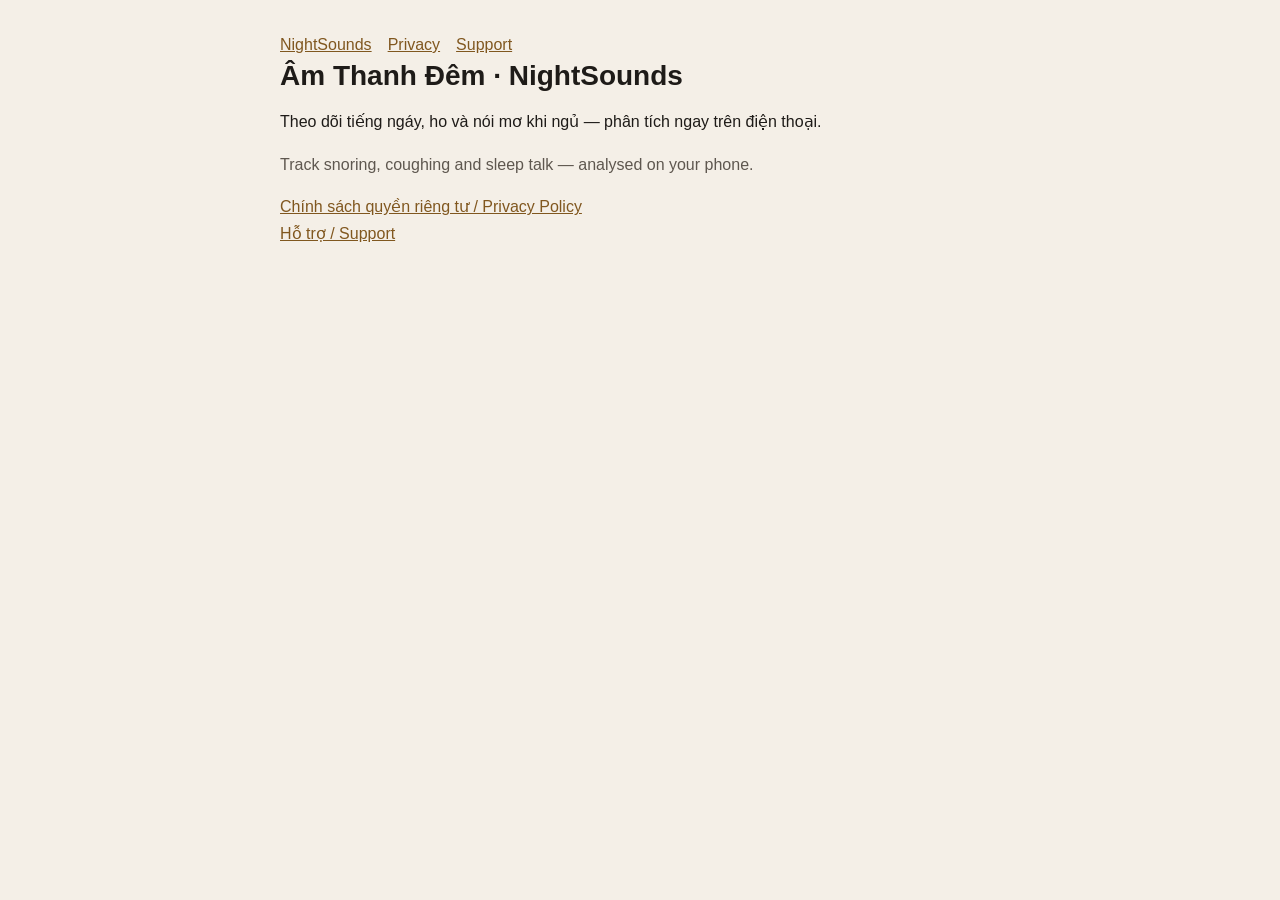
==== index.html @ be2e3934 "docs: add NightSounds privacy policy and support pages Co-Authored-By: Claude Opus 5.5 <noreply@anth" ====
<!doctype html><html lang="vi"><head><meta charset="utf-8"><meta name="viewport" content="width=device-width,initial-scale=1"><title>NightSounds</title><style>
:root{--bg:#F4EFE7;--fg:#1E1B18;--muted:#5E574F;--accent:#80571F;--card:#fff}
@media (prefers-color-scheme:dark){:root{--bg:#15171C;--fg:#F1ECE4;--muted:#B9B1A6;--accent:#E2B46A;--card:#1F2228}}
body{margin:0;background:var(--bg);color:var(--fg);font:16px/1.65 -apple-system,BlinkMacSystemFont,"Segoe UI",Roboto,sans-serif}
main{max-width:720px;margin:0 auto;padding:32px 16px 64px}
h1{font-size:28px;line-height:1.25;margin:0 0 4px}h2{font-size:20px;margin:32px 0 8px}
.muted{color:var(--muted)}a{color:var(--accent)}
.card{background:var(--card);border-radius:16px;padding:16px 20px;margin:16px 0}
nav a{margin-right:16px}hr{border:0;border-top:1px solid rgba(128,128,128,.3);margin:40px 0}
</style></head><body><main>
<nav><a href="./">NightSounds</a><a href="privacy.html">Privacy</a><a href="support.html">Support</a></nav>

<h1>Âm Thanh Đêm · NightSounds</h1>
<p>Theo dõi tiếng ngáy, ho và nói mơ khi ngủ — phân tích ngay trên điện thoại.</p>
<p lang="en" class="muted">Track snoring, coughing and sleep talk — analysed on your phone.</p>
<p><a href="privacy.html">Chính sách quyền riêng tư / Privacy Policy</a><br><a href="support.html">Hỗ trợ / Support</a></p>

</main></body></html>
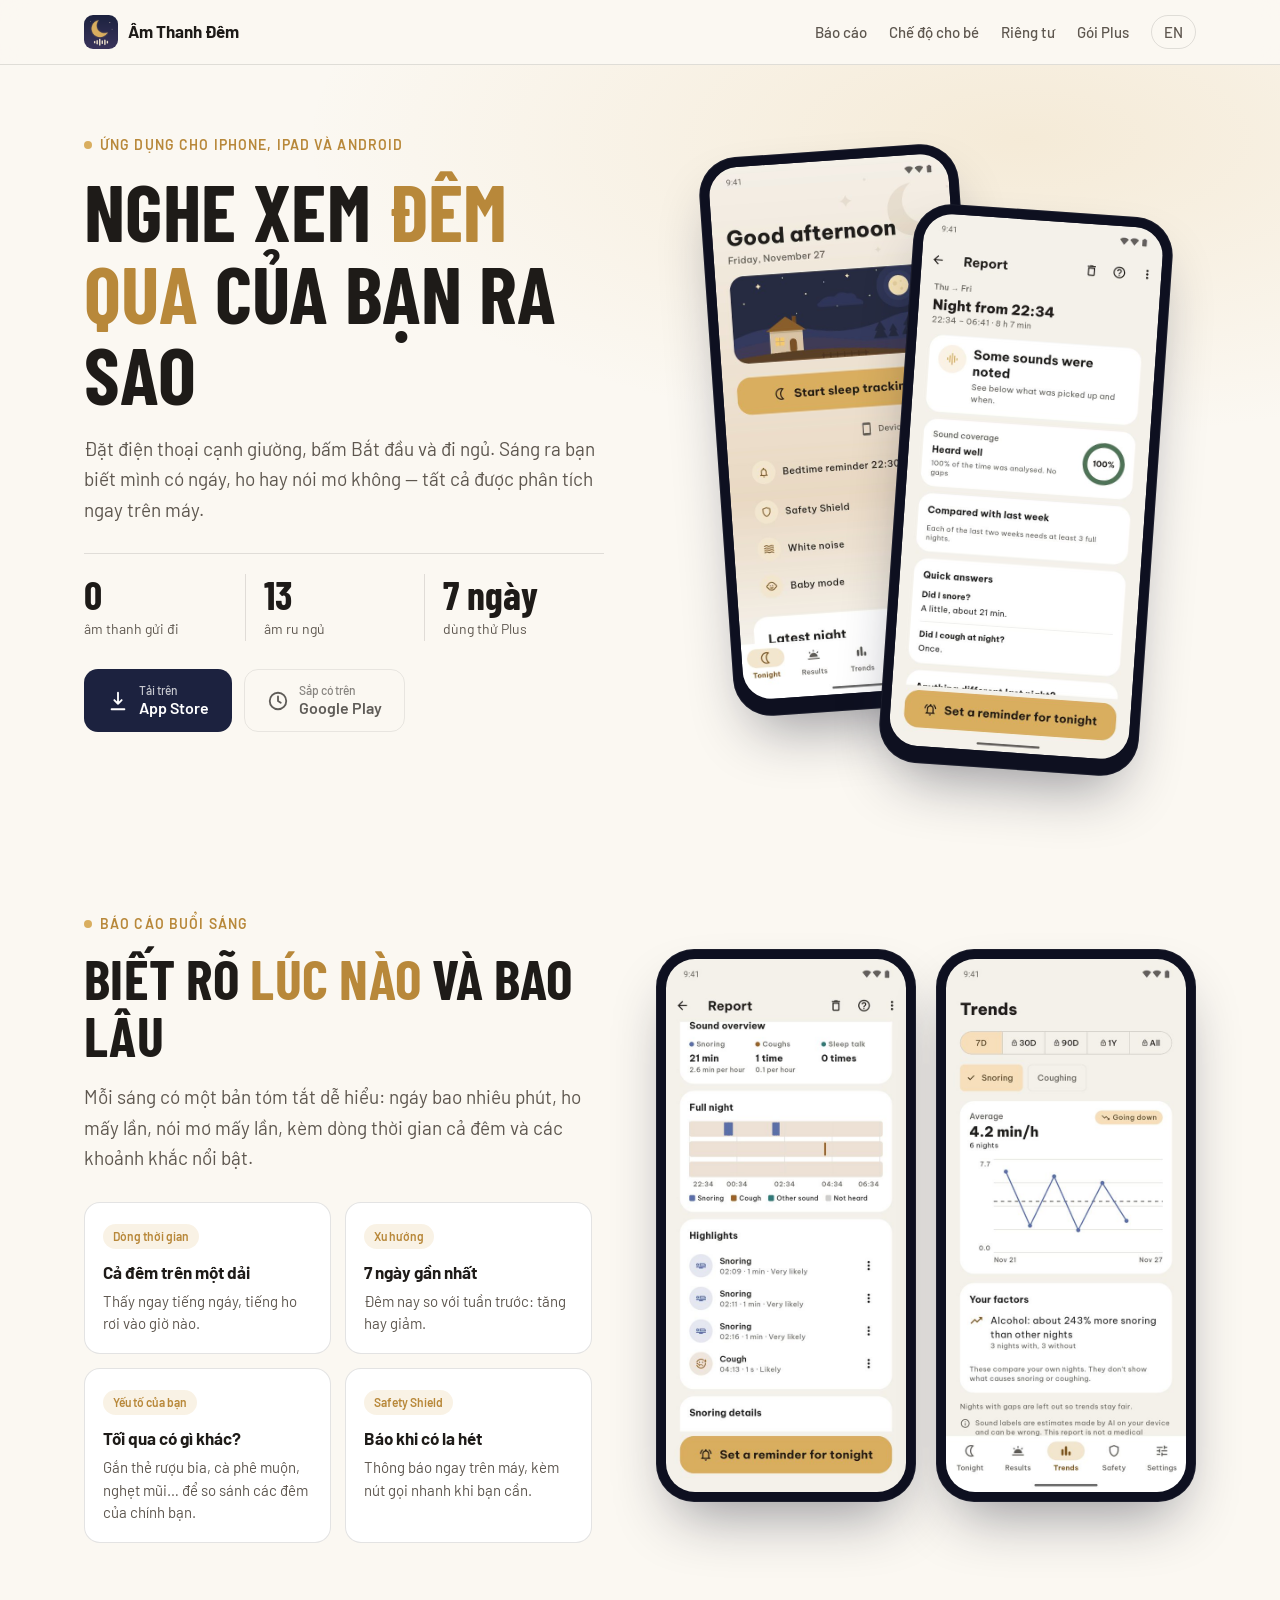
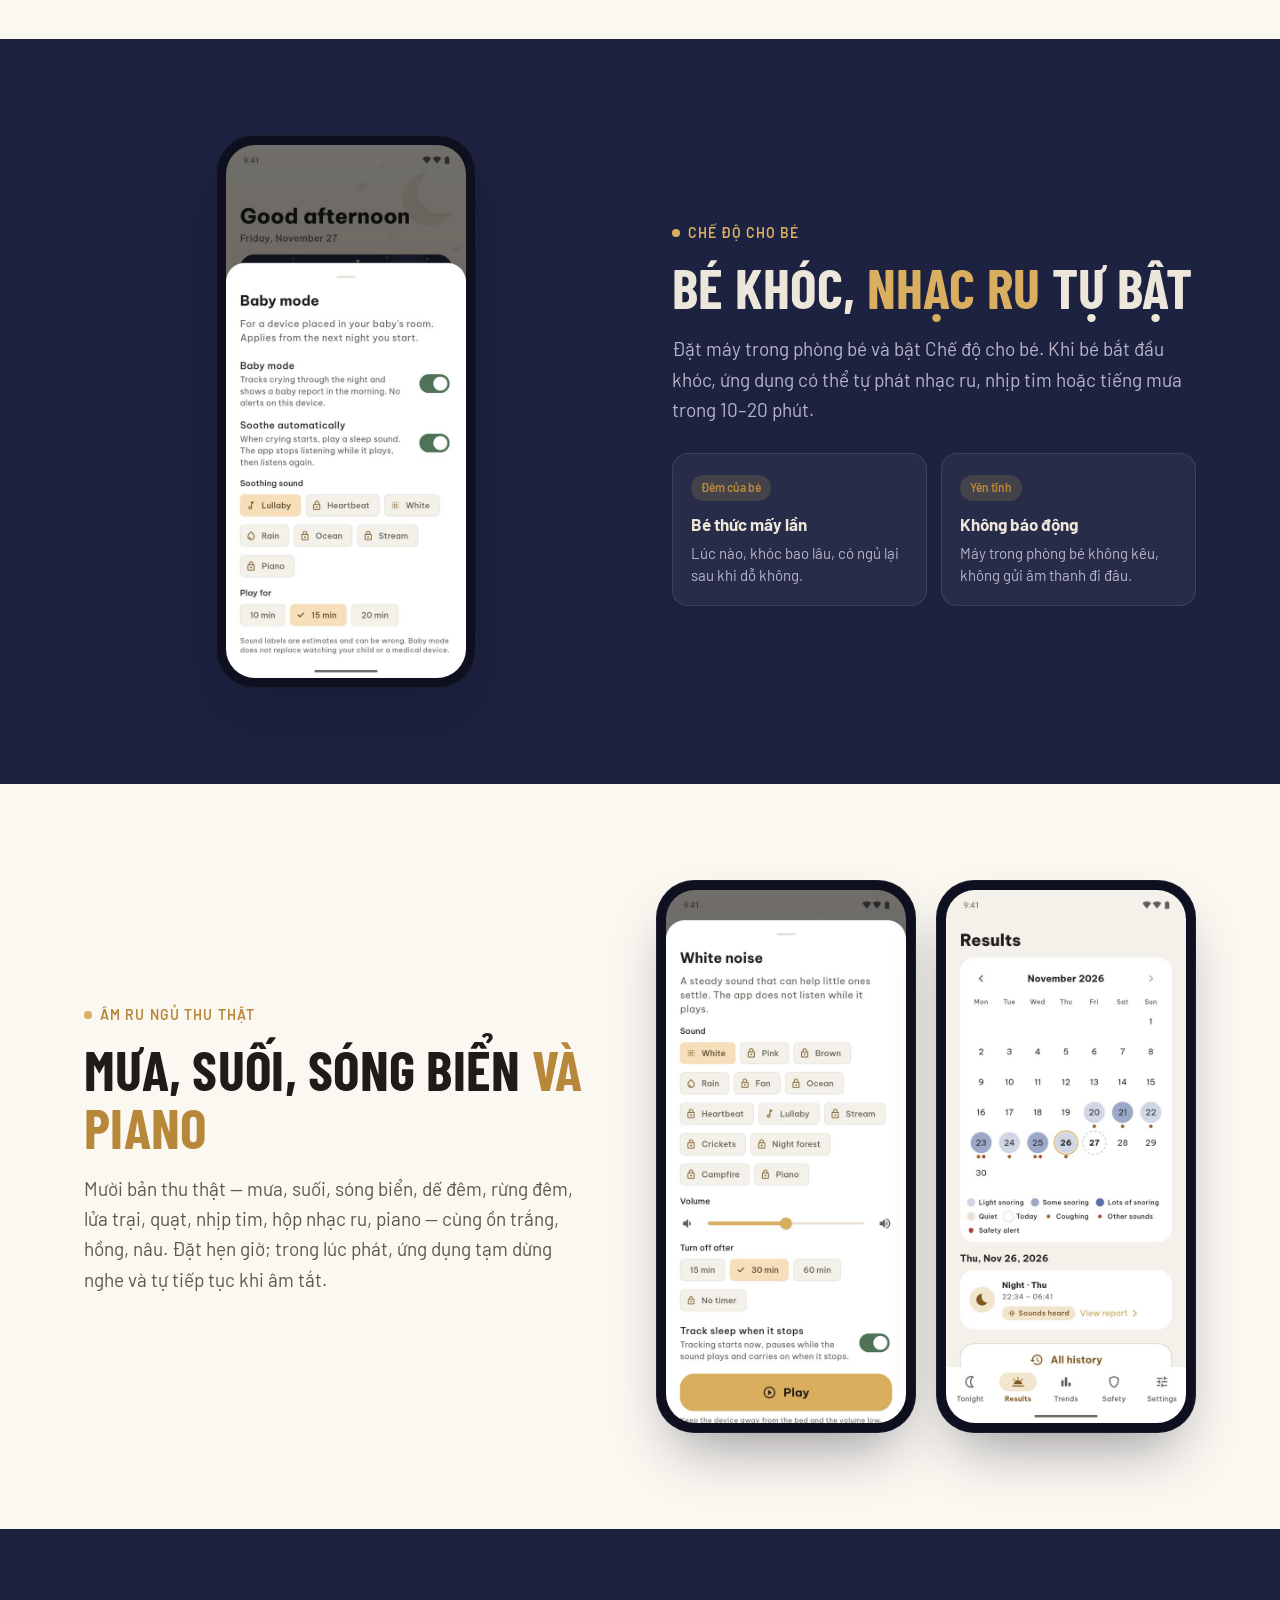
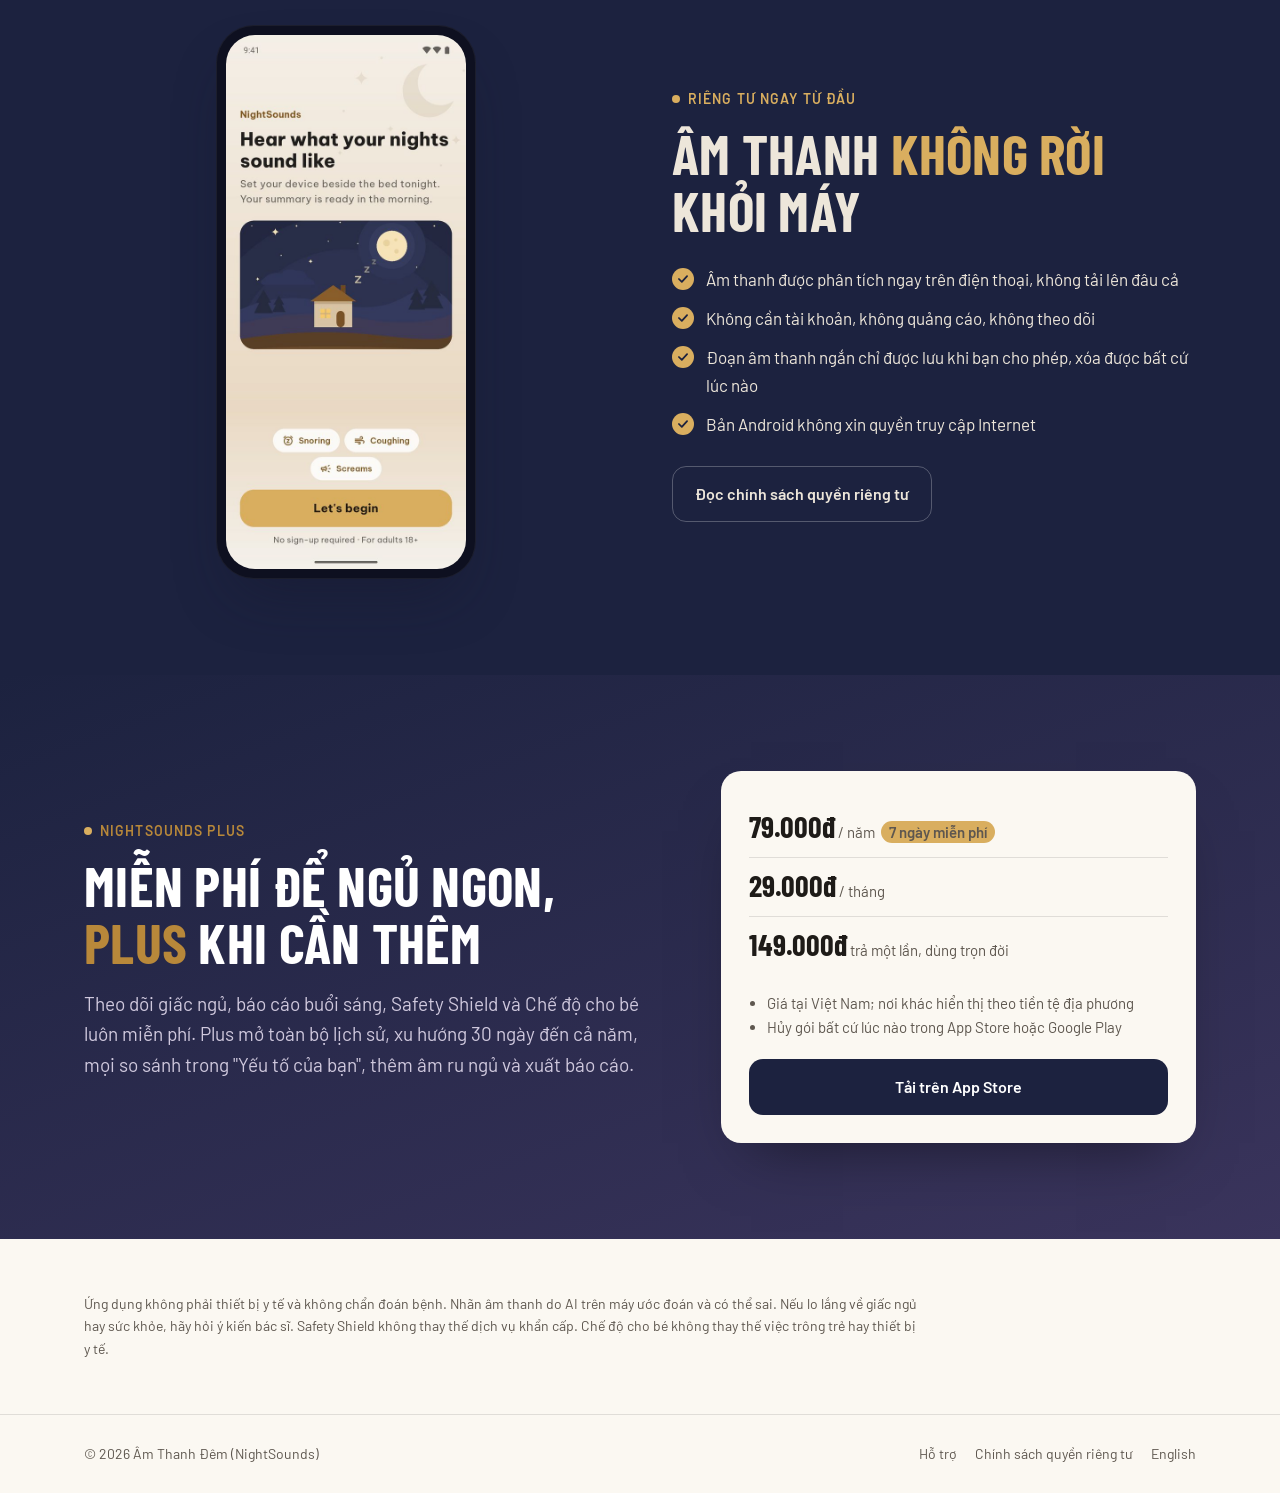
==== commit 32a8e386: "Redesign the site as a product landing page (vi + en) Add a landing page in the style of a product s" ====
--- a/index.html
+++ b/index.html
@@ -1,18 +1,145 @@
-<!doctype html><html lang="vi"><head><meta charset="utf-8"><meta name="viewport" content="width=device-width,initial-scale=1"><title>NightSounds</title><style>
-:root{--bg:#F4EFE7;--fg:#1E1B18;--muted:#5E574F;--accent:#80571F;--card:#fff}
-@media (prefers-color-scheme:dark){:root{--bg:#15171C;--fg:#F1ECE4;--muted:#B9B1A6;--accent:#E2B46A;--card:#1F2228}}
-body{margin:0;background:var(--bg);color:var(--fg);font:16px/1.65 -apple-system,BlinkMacSystemFont,"Segoe UI",Roboto,sans-serif}
-main{max-width:720px;margin:0 auto;padding:32px 16px 64px}
-h1{font-size:28px;line-height:1.25;margin:0 0 4px}h2{font-size:20px;margin:32px 0 8px}
-.muted{color:var(--muted)}a{color:var(--accent)}
-.card{background:var(--card);border-radius:16px;padding:16px 20px;margin:16px 0}
-nav a{margin-right:16px}hr{border:0;border-top:1px solid rgba(128,128,128,.3);margin:40px 0}
-</style></head><body><main>
-<nav><a href="./">NightSounds</a><a href="privacy.html">Privacy</a><a href="support.html">Support</a></nav>
+<!doctype html>
+<html lang="vi">
+<head>
+<meta charset="utf-8">
+<meta name="viewport" content="width=device-width,initial-scale=1">
+<title>Âm Thanh Đêm – theo dõi ngáy, ho và nói mơ khi ngủ</title>
+<meta name="description" content="Biết đêm qua bạn có ngáy, ho hay nói mơ không. Âm thanh được phân tích ngay trên điện thoại, không gửi đi đâu. Có Chế độ cho bé và âm ru ngủ thu thật.">
+<link rel="icon" href="img/icon.png">
+<link rel="alternate" hreflang="en" href="en.html">
+<link rel="preconnect" href="https://fonts.googleapis.com">
+<link rel="preconnect" href="https://fonts.gstatic.com" crossorigin>
+<link rel="stylesheet" href="https://fonts.googleapis.com/css2?family=Barlow:wght@400;500;600;700&family=Barlow+Condensed:wght@600;700&display=swap&subset=vietnamese">
+<link rel="stylesheet" href="style.css">
+</head>
+<body>
+<header class="top"><div class="wrap">
+  <a class="brand" href="./"><img src="img/icon.png" alt="">Âm Thanh Đêm</a>
+  <nav class="nav">
+    <a href="#bao-cao">Báo cáo</a>
+    <a href="#be">Chế độ cho bé</a>
+    <a href="#rieng-tu">Riêng tư</a>
+    <a href="#plus">Gói Plus</a>
+    <a class="lang" href="en.html" hreflang="en">EN</a>
+  </nav>
+</div></header>
 
-<h1>Âm Thanh Đêm · NightSounds</h1>
-<p>Theo dõi tiếng ngáy, ho và nói mơ khi ngủ — phân tích ngay trên điện thoại.</p>
-<p lang="en" class="muted">Track snoring, coughing and sleep talk — analysed on your phone.</p>
-<p><a href="privacy.html">Chính sách quyền riêng tư / Privacy Policy</a><br><a href="support.html">Hỗ trợ / Support</a></p>
+<main>
+<section class="hero"><div class="wrap">
+  <div class="copy">
+    <span class="eyebrow">Ứng dụng cho iPhone, iPad và Android</span>
+    <h1>Nghe xem <em>đêm qua</em> của bạn ra sao</h1>
+    <p class="lead">Đặt điện thoại cạnh giường, bấm Bắt đầu và đi ngủ. Sáng ra bạn biết mình có ngáy, ho hay nói mơ không — tất cả được phân tích ngay trên máy.</p>
+    <div class="stats">
+      <div><b>0</b><span>âm thanh gửi đi</span></div>
+      <div><b>13</b><span>âm ru ngủ</span></div>
+      <div><b>7 ngày</b><span>dùng thử Plus</span></div>
+    </div>
+    <div class="cta">
+      <a class="btn btn-primary" href="https://apps.apple.com/app/id6837504322">
+        <svg viewBox="0 0 24 24" fill="none" stroke="currentColor" stroke-width="2" stroke-linecap="round" stroke-linejoin="round"><path d="M12 3v12m0 0l-4-4m4 4l4-4M5 21h14"/></svg>
+        <span class="stack"><small>Tải trên</small>App Store</span>
+      </a>
+      <span class="btn btn-ghost soon" title="Đang thử nghiệm nội bộ">
+        <svg viewBox="0 0 24 24" fill="none" stroke="currentColor" stroke-width="2" stroke-linecap="round" stroke-linejoin="round"><circle cx="12" cy="12" r="9"/><path d="M12 7v5l3 2"/></svg>
+        <span class="stack"><small>Sắp có trên</small>Google Play</span>
+      </span>
+    </div>
+  </div>
+  <div class="phones">
+    <div class="phone"><img src="img/tonight.jpg" alt="Màn hình Tonight với nút Bắt đầu theo dõi"></div>
+    <div class="phone"><img src="img/report.jpg" alt="Báo cáo buổi sáng: ngáy khoảng 21 phút, ho một lần"></div>
+  </div>
+</div></section>
 
-</main></body></html>
+<section id="bao-cao"><div class="wrap split">
+  <div class="copy">
+    <span class="eyebrow">Báo cáo buổi sáng</span>
+    <h2>Biết rõ <em>lúc nào</em> và bao lâu</h2>
+    <p class="lead">Mỗi sáng có một bản tóm tắt dễ hiểu: ngáy bao nhiêu phút, ho mấy lần, nói mơ mấy lần, kèm dòng thời gian cả đêm và các khoảnh khắc nổi bật.</p>
+    <div class="cards">
+      <div class="card"><span class="tag">Dòng thời gian</span><b>Cả đêm trên một dải</b><p>Thấy ngay tiếng ngáy, tiếng ho rơi vào giờ nào.</p></div>
+      <div class="card"><span class="tag">Xu hướng</span><b>7 ngày gần nhất</b><p>Đêm nay so với tuần trước: tăng hay giảm.</p></div>
+      <div class="card"><span class="tag">Yếu tố của bạn</span><b>Tối qua có gì khác?</b><p>Gắn thẻ rượu bia, cà phê muộn, nghẹt mũi… để so sánh các đêm của chính bạn.</p></div>
+      <div class="card"><span class="tag">Safety Shield</span><b>Báo khi có la hét</b><p>Thông báo ngay trên máy, kèm nút gọi nhanh khi bạn cần.</p></div>
+    </div>
+  </div>
+  <div class="media">
+    <div class="phone"><img src="img/timeline.jpg" alt="Dòng thời gian cả đêm và các khoảnh khắc nổi bật" loading="lazy"></div>
+    <div class="phone"><img src="img/trends.jpg" alt="Xu hướng ngáy 7 ngày và Yếu tố của bạn" loading="lazy"></div>
+  </div>
+</div></section>
+
+<section id="be" class="dark"><div class="wrap split flip">
+  <div class="copy">
+    <span class="eyebrow">Chế độ cho bé</span>
+    <h2>Bé khóc, <em>nhạc ru</em> tự bật</h2>
+    <p class="lead">Đặt máy trong phòng bé và bật Chế độ cho bé. Khi bé bắt đầu khóc, ứng dụng có thể tự phát nhạc ru, nhịp tim hoặc tiếng mưa trong 10–20 phút.</p>
+    <div class="cards">
+      <div class="card"><span class="tag">Đêm của bé</span><b>Bé thức mấy lần</b><p>Lúc nào, khóc bao lâu, có ngủ lại sau khi dỗ không.</p></div>
+      <div class="card"><span class="tag">Yên tĩnh</span><b>Không báo động</b><p>Máy trong phòng bé không kêu, không gửi âm thanh đi đâu.</p></div>
+    </div>
+  </div>
+  <div class="media">
+    <div class="phone"><img src="img/baby_mode.jpg" alt="Cài đặt Chế độ cho bé: tự dỗ bằng nhạc ru" loading="lazy"></div>
+  </div>
+</div></section>
+
+<section id="am-ru"><div class="wrap split">
+  <div class="copy">
+    <span class="eyebrow">Âm ru ngủ thu thật</span>
+    <h2>Mưa, suối, sóng biển <em>và piano</em></h2>
+    <p class="lead">Mười bản thu thật — mưa, suối, sóng biển, dế đêm, rừng đêm, lửa trại, quạt, nhịp tim, hộp nhạc ru, piano — cùng ồn trắng, hồng, nâu. Đặt hẹn giờ; trong lúc phát, ứng dụng tạm dừng nghe và tự tiếp tục khi âm tắt.</p>
+  </div>
+  <div class="media">
+    <div class="phone"><img src="img/sleep_sounds.jpg" alt="Bảng âm ru ngủ: mưa, quạt, sóng biển, nhịp tim, piano" loading="lazy"></div>
+    <div class="phone"><img src="img/results.jpg" alt="Lịch các đêm đã theo dõi" loading="lazy"></div>
+  </div>
+</div></section>
+
+<section id="rieng-tu" class="dark"><div class="wrap split flip">
+  <div class="copy">
+    <span class="eyebrow">Riêng tư ngay từ đầu</span>
+    <h2>Âm thanh <em>không rời</em> khỏi máy</h2>
+    <ul class="privacy-list">
+      <li>Âm thanh được phân tích ngay trên điện thoại, không tải lên đâu cả</li>
+      <li>Không cần tài khoản, không quảng cáo, không theo dõi</li>
+      <li>Đoạn âm thanh ngắn chỉ được lưu khi bạn cho phép, xóa được bất cứ lúc nào</li>
+      <li>Bản Android không xin quyền truy cập Internet</li>
+    </ul>
+    <div class="cta"><a class="btn btn-ghost" style="color:inherit;border-color:rgba(255,255,255,.25)" href="privacy.html">Đọc chính sách quyền riêng tư</a></div>
+  </div>
+  <div class="media">
+    <div class="phone"><img src="img/welcome.jpg" alt="Màn hình chào mừng của Âm Thanh Đêm" loading="lazy"></div>
+  </div>
+</div></section>
+
+<section id="plus" class="plus"><div class="wrap">
+  <div class="copy">
+    <span class="eyebrow">NightSounds Plus</span>
+    <h2>Miễn phí để ngủ ngon, <em>Plus</em> khi cần thêm</h2>
+    <p class="lead">Theo dõi giấc ngủ, báo cáo buổi sáng, Safety Shield và Chế độ cho bé luôn miễn phí. Plus mở toàn bộ lịch sử, xu hướng 30 ngày đến cả năm, mọi so sánh trong "Yếu tố của bạn", thêm âm ru ngủ và xuất báo cáo.</p>
+  </div>
+  <div class="price">
+    <div class="row"><div><b>79.000đ</b> <span>/ năm</span><span class="badge">7 ngày miễn phí</span></div></div>
+    <div class="row"><div><b>29.000đ</b> <span>/ tháng</span></div></div>
+    <div class="row"><div><b>149.000đ</b> <span>trả một lần, dùng trọn đời</span></div></div>
+    <ul>
+      <li>Giá tại Việt Nam; nơi khác hiển thị theo tiền tệ địa phương</li>
+      <li>Hủy gói bất cứ lúc nào trong App Store hoặc Google Play</li>
+    </ul>
+    <a class="btn btn-primary" href="https://apps.apple.com/app/id6837504322">Tải trên App Store</a>
+  </div>
+</div></section>
+
+<section style="padding:40px 0"><div class="wrap">
+  <p class="note">Ứng dụng không phải thiết bị y tế và không chẩn đoán bệnh. Nhãn âm thanh do AI trên máy ước đoán và có thể sai. Nếu lo lắng về giấc ngủ hay sức khỏe, hãy hỏi ý kiến bác sĩ. Safety Shield không thay thế dịch vụ khẩn cấp. Chế độ cho bé không thay thế việc trông trẻ hay thiết bị y tế.</p>
+</div></section>
+</main>
+
+<footer><div class="wrap">
+  <span>© 2026 Âm Thanh Đêm (NightSounds)</span>
+  <span><a href="support.html">Hỗ trợ</a><a href="privacy.html">Chính sách quyền riêng tư</a><a href="en.html" hreflang="en">English</a></span>
+</div></footer>
+</body>
+</html>
--- a/style.css
+++ b/style.css
@@ -0,0 +1,130 @@
+/* NightSounds site: one stylesheet for the landing, privacy and support pages. */
+:root{
+  --night:#1C223F;--night-2:#2A2F52;--ink:#14172B;--gold:#D9AE5F;--gold-deep:#B8883A;
+  --cream:#F6EFE3;--paper:#FBF8F2;--fg:#1E1B18;--muted:#5E574F;--line:rgba(30,27,24,.12);
+  --card:#fff;--radius:20px;--max:1160px;
+  --display:"Barlow Condensed",Barlow,system-ui,sans-serif;
+  --body:Barlow,system-ui,-apple-system,"Segoe UI",sans-serif;
+}
+*{box-sizing:border-box}
+html{scroll-behavior:smooth}
+body{margin:0;background:var(--paper);color:var(--fg);font:17px/1.6 var(--body);-webkit-font-smoothing:antialiased}
+img{max-width:100%;display:block}
+a{color:var(--gold-deep)}
+.wrap{max-width:var(--max);margin:0 auto;padding:0 24px}
+
+/* Header */
+.top{position:sticky;top:0;z-index:10;background:rgba(251,248,242,.88);backdrop-filter:saturate(1.4) blur(12px);border-bottom:1px solid var(--line)}
+.top .wrap{display:flex;align-items:center;justify-content:space-between;height:64px;gap:16px}
+.brand{display:flex;align-items:center;gap:10px;font-weight:700;color:var(--fg);text-decoration:none;white-space:nowrap}
+.brand img{width:34px;height:34px;border-radius:9px}
+.nav{display:flex;gap:22px;align-items:center}
+.nav a{color:var(--muted);text-decoration:none;font-weight:500;font-size:15px}
+.nav a:hover{color:var(--fg)}
+.nav .lang{border:1px solid var(--line);border-radius:999px;padding:4px 12px}
+
+/* Type */
+.eyebrow{display:inline-flex;align-items:center;gap:8px;font:600 14px/1 var(--body);letter-spacing:.08em;text-transform:uppercase;color:var(--gold-deep)}
+.eyebrow::before{content:"";width:8px;height:8px;border-radius:50%;background:var(--gold)}
+h1,h2{font-family:var(--display);font-weight:700;text-transform:uppercase;line-height:1.02;letter-spacing:.005em;margin:14px 0 16px}
+h1{font-size:clamp(44px,6.4vw,80px)}
+h2{font-size:clamp(34px,4.4vw,56px)}
+h1 em,h2 em{font-style:normal;color:var(--gold-deep)}
+.lead{font-size:19px;color:var(--muted);max-width:34em}
+
+/* Buttons */
+.cta{display:flex;flex-wrap:wrap;gap:12px;margin-top:28px}
+.btn{display:inline-flex;align-items:center;gap:10px;padding:14px 22px;border-radius:14px;font-weight:600;text-decoration:none;font-size:16px;border:1px solid transparent}
+.btn-primary{background:var(--night);color:#fff}
+.btn-primary:hover{background:var(--night-2)}
+.btn-ghost{border-color:var(--line);color:var(--fg);background:transparent}
+.btn-ghost:hover{border-color:var(--fg)}
+.btn small{display:block;font-weight:500;font-size:12px;opacity:.75;line-height:1}
+.btn .stack{display:flex;flex-direction:column;gap:3px;line-height:1.1}
+.btn svg{width:22px;height:22px;flex:none}
+.soon{opacity:.7;cursor:default}
+
+/* Hero */
+.hero{padding:64px 0 80px;background:radial-gradient(1200px 500px at 80% 10%,rgba(217,174,95,.18),transparent 60%)}
+.hero .wrap{display:grid;grid-template-columns:1.05fr 1fr;gap:48px;align-items:center}
+.stats{display:flex;gap:0;margin-top:28px;border-top:1px solid var(--line);padding-top:20px;max-width:520px}
+.stats div{flex:1;padding-right:16px}
+.stats div+div{border-left:1px solid var(--line);padding-left:18px}
+.stats b{display:block;font:700 40px/1 var(--display)}
+.stats span{font-size:14px;color:var(--muted)}
+.phones{position:relative;display:flex;justify-content:center;gap:0;min-height:560px}
+.phones .phone:nth-child(1){transform:translateX(40px) rotate(-4deg);z-index:1}
+.phones .phone:nth-child(2){transform:translate(-40px,60px) rotate(4deg);z-index:2}
+
+/* Phone frame */
+.phone{width:260px;flex:none;border-radius:38px;padding:10px;background:#0E1020;box-shadow:0 30px 60px -20px rgba(20,23,43,.45),0 0 0 1px rgba(255,255,255,.06) inset}
+.phone img{border-radius:29px;aspect-ratio:9/20;object-fit:cover;width:100%}
+
+/* Sections */
+section{padding:96px 0}
+.split{display:grid;grid-template-columns:1fr 1fr;gap:64px;align-items:center}
+.split.flip .copy{order:2}
+.split .media{display:flex;justify-content:center;gap:20px}
+.cards{display:grid;grid-template-columns:1fr 1fr;gap:14px;margin-top:28px}
+.card{background:var(--card);border:1px solid var(--line);border-radius:16px;padding:18px}
+.card .tag{display:inline-block;font-size:12px;font-weight:600;color:var(--gold-deep);background:rgba(217,174,95,.16);border-radius:999px;padding:3px 10px;margin-bottom:10px}
+.card b{display:block;font-size:17px;margin-bottom:4px}
+.card p{margin:0;color:var(--muted);font-size:15px;line-height:1.5}
+
+.dark{background:var(--night);color:#EDE6DA}
+.dark .lead,.dark .card p{color:#B9B3C9}
+.dark .card{background:rgba(255,255,255,.05);border-color:rgba(255,255,255,.1)}
+.dark h2 em{color:var(--gold)}
+.dark .eyebrow{color:var(--gold)}
+
+.privacy-list{list-style:none;padding:0;margin:28px 0 0;display:grid;gap:12px}
+.privacy-list li{display:flex;gap:12px;align-items:flex-start;font-size:17px}
+.privacy-list li::before{content:"";flex:none;width:22px;height:22px;margin-top:2px;border-radius:50%;background:var(--gold) url("data:image/svg+xml,%3Csvg xmlns='http://www.w3.org/2000/svg' viewBox='0 0 24 24' fill='none' stroke='%231C223F' stroke-width='3' stroke-linecap='round' stroke-linejoin='round'%3E%3Cpath d='M5 12l5 5 9-10'/%3E%3C/svg%3E") center/14px no-repeat}
+
+/* Plus band */
+.plus{background:linear-gradient(160deg,var(--night) 0%,#3A345C 100%);color:#fff}
+.plus .wrap{display:grid;grid-template-columns:1.1fr .9fr;gap:56px;align-items:center}
+.plus .lead{color:#CFC8DD}
+.price{background:var(--paper);color:var(--fg);border-radius:var(--radius);padding:28px;box-shadow:0 30px 60px -30px rgba(0,0,0,.5)}
+.price .row{display:flex;justify-content:space-between;align-items:baseline;padding:12px 0;border-bottom:1px solid var(--line)}
+.price .row:last-of-type{border-bottom:0}
+.price .row b{font:700 30px/1 var(--display)}
+.price .row span{color:var(--muted);font-size:15px}
+.price .badge{font-size:12px;font-weight:600;color:var(--night);background:var(--gold);border-radius:999px;padding:2px 8px;margin-left:6px}
+.price ul{margin:16px 0 0;padding:0 0 0 18px;color:var(--muted);font-size:15px}
+.price .btn{width:100%;justify-content:center;margin-top:20px}
+
+.note{font-size:14px;color:var(--muted);max-width:60em}
+
+/* Footer */
+footer{border-top:1px solid var(--line);padding:28px 0;font-size:14px;color:var(--muted)}
+footer .wrap{display:flex;justify-content:space-between;gap:16px;flex-wrap:wrap}
+footer a{color:var(--muted);margin-left:18px;text-decoration:none}
+footer a:hover{color:var(--fg)}
+
+/* Document pages (privacy, support) */
+.doc{max-width:760px;margin:0 auto;padding:56px 24px 80px}
+.doc h1{font-size:clamp(40px,5vw,60px)}
+.doc h2{font-size:28px;margin:40px 0 8px}
+.doc .summary{background:var(--card);border:1px solid var(--line);border-left:4px solid var(--gold);border-radius:14px;padding:16px 20px;margin:20px 0}
+.doc .muted{color:var(--muted)}
+.doc hr{border:0;border-top:1px solid var(--line);margin:56px 0}
+
+@media (max-width:900px){
+  .hero .wrap,.split,.plus .wrap{grid-template-columns:1fr;gap:40px}
+  .split.flip .copy{order:0}
+  .phones{min-height:0}
+  .phone{width:210px}
+  .nav a:not(.lang){display:none}
+  section{padding:72px 0}
+}
+@media (max-width:520px){
+  .wrap{padding:0 16px}
+  .cards{grid-template-columns:1fr}
+  .phones .phone:nth-child(1){transform:translateX(24px) rotate(-4deg)}
+  .phones .phone:nth-child(2){transform:translate(-24px,40px) rotate(4deg)}
+  .phone{width:170px;border-radius:30px;padding:8px}
+  .phone img{border-radius:23px}
+  .split .media .phone:nth-child(2){display:none}
+  .stats b{font-size:32px}
+}
